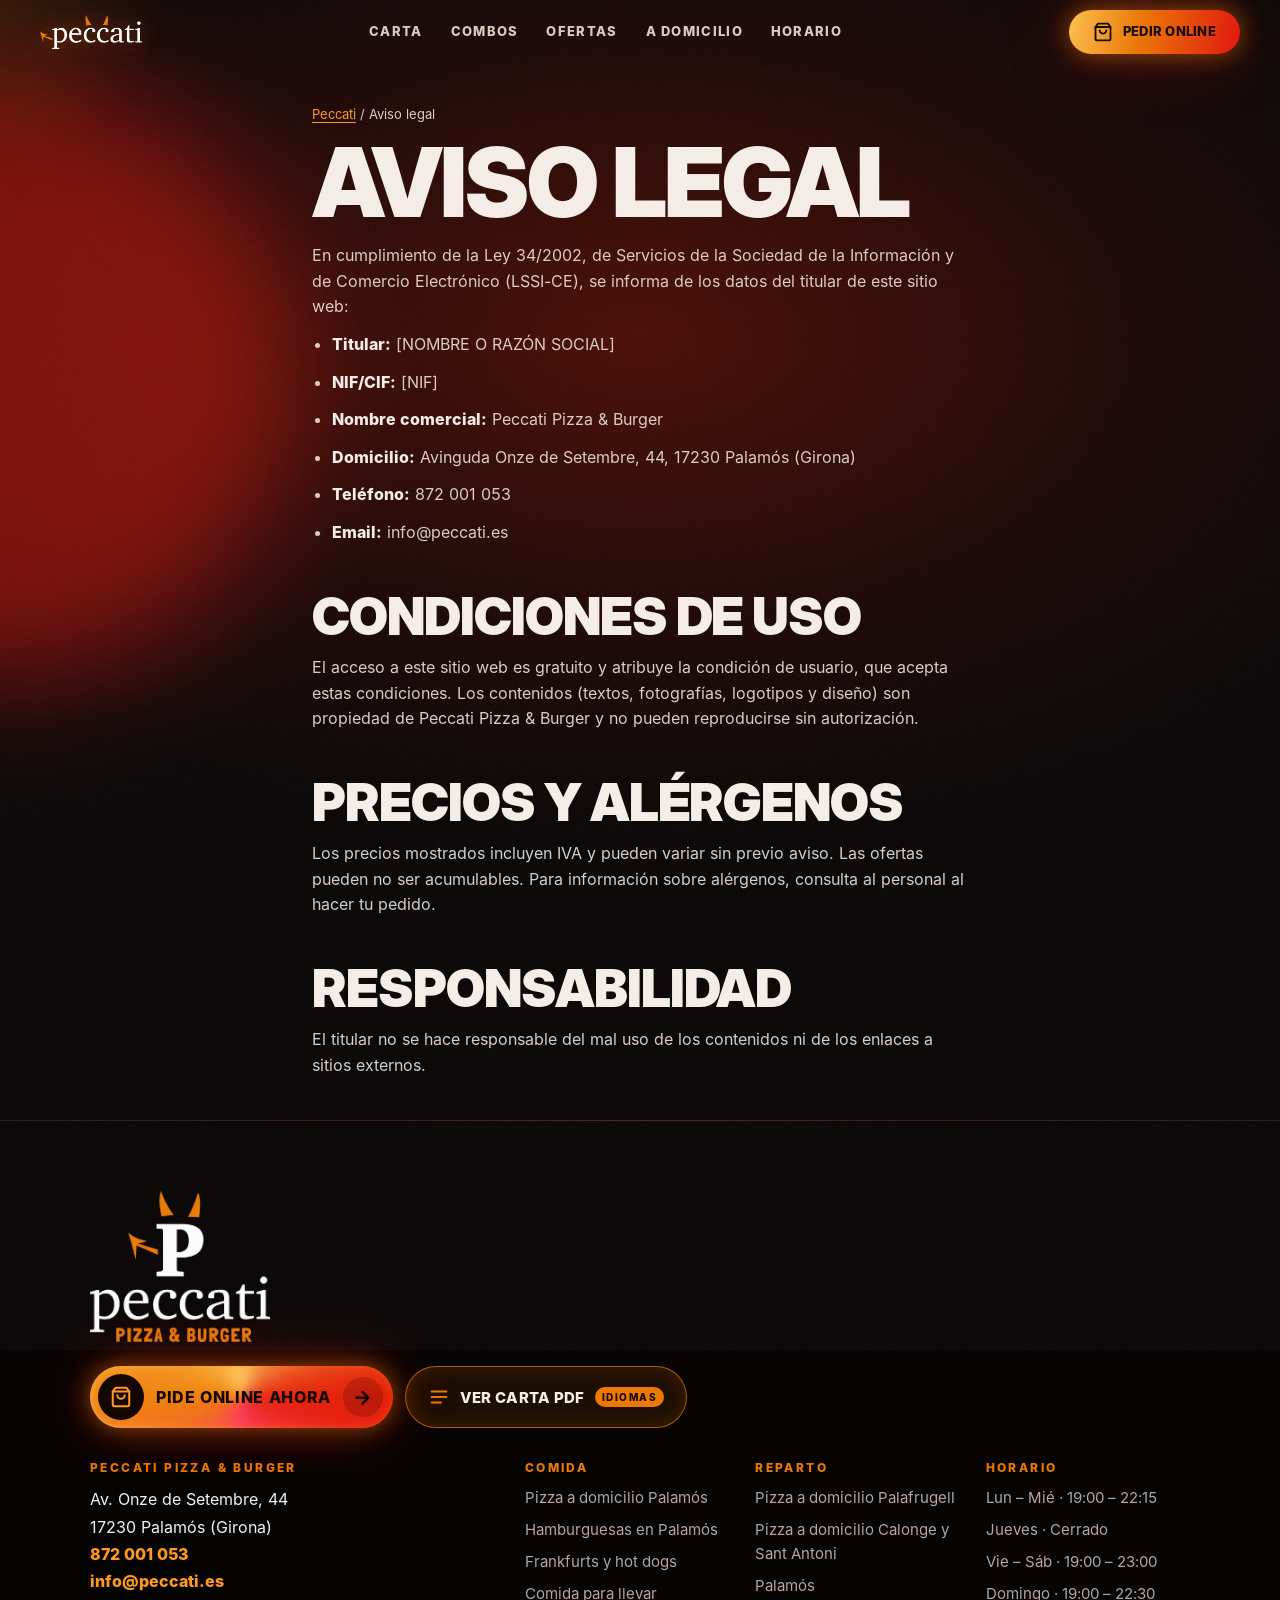
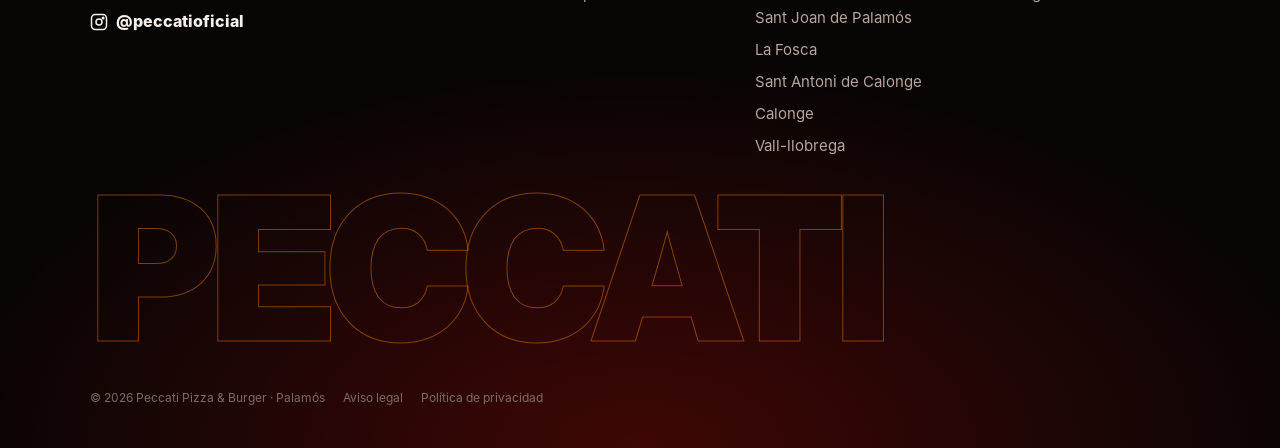
==== aviso-legal/index.html @ 38a935e3 "Add files via upload" ====
<!DOCTYPE html>
<html lang="es">
<head>
<meta charset="utf-8">
<meta name="viewport" content="width=device-width,initial-scale=1,viewport-fit=cover">
<title>Aviso legal · Peccati Pizza &amp; Burger Palamós</title>
<meta name="description" content="Peccati Pizza &amp; Burger Palamós">

<link rel="canonical" href="https://www.peccati.es/aviso-legal/">
<meta name="robots" content="noindex,follow">
<meta name="theme-color" content="#070404">
<meta name="format-detection" content="telephone=yes">
<meta name="geo.region" content="ES-CT">
<meta name="geo.placename" content="Palamós">
<meta property="og:type" content="restaurant">
<meta property="og:locale" content="es_ES">
<meta property="og:site_name" content="Peccati Pizza & Burger">
<meta property="og:title" content="Aviso legal · Peccati Pizza &amp; Burger Palamós">
<meta property="og:description" content="Peccati Pizza &amp; Burger Palamós">
<meta property="og:url" content="https://www.peccati.es/aviso-legal/">
<meta property="og:image" content="https://www.peccati.es/img/brand/og-peccati.jpg">
<meta property="og:image:width" content="1200"><meta property="og:image:height" content="630">
<meta name="twitter:card" content="summary_large_image">
<link rel="icon" href="/favicon.ico" sizes="any">
<link rel="icon" type="image/png" sizes="32x32" href="/img/brand/favicon-32x32.png">
<link rel="icon" type="image/png" sizes="192x192" href="/img/brand/android-icon-192x192.png">
<link rel="apple-touch-icon" sizes="180x180" href="/img/brand/apple-icon-180x180.png">
<link rel="manifest" href="/manifest.webmanifest">
<link rel="preload" href="/assets/fonts/display-black.woff" as="font" type="font/woff" crossorigin>

<link rel="stylesheet" href="/assets/css/style.css?v=4">

</head>
<body>
<div class="progress" aria-hidden="true"></div>
<div class="cursor" aria-hidden="true"></div>
<header class="nav">
  <a class="nav__logo" href="/" aria-label="Peccati Pizza & Burger – inicio"><img src="/img/brand/logo-h.webp" alt="Peccati Pizza & Burger Palamós" width="800" height="266"></a>
  <nav class="nav__links" aria-label="Principal"><a href="/#carta">Carta</a><a href="/#combos">Combos</a><a href="/#ofertas">Ofertas</a><a href="/#domicilio">A domicilio</a><a href="/#contacto">Horario</a></nav>
  <a class="btn btn--fire nav__call" href="https://peccati-pizza-burger.kivly.store/menu/6a0c73a825fbab1417b7fc30?tab=carta" target="_blank" rel="noopener"><svg viewBox="0 0 24 24" fill="none" stroke="currentColor" stroke-width="2.2" stroke-linecap="round" stroke-linejoin="round" aria-hidden="true"><path d="M6 2 3 6v14a2 2 0 0 0 2 2h14a2 2 0 0 0 2-2V6l-3-4z"/><path d="M3 6h18"/><path d="M16 10a4 4 0 0 1-8 0"/></svg> Pedir online</a>
  <a class="nav__order" href="https://peccati-pizza-burger.kivly.store/menu/6a0c73a825fbab1417b7fc30?tab=carta" target="_blank" rel="noopener"><svg viewBox="0 0 24 24" fill="none" stroke="currentColor" stroke-width="2.2" stroke-linecap="round" stroke-linejoin="round" aria-hidden="true"><path d="M6 2 3 6v14a2 2 0 0 0 2 2h14a2 2 0 0 0 2-2V6l-3-4z"/><path d="M3 6h18"/><path d="M16 10a4 4 0 0 1-8 0"/></svg><span>Pedir</span></a>
  <button class="burger" aria-label="Abrir menú" aria-expanded="false" aria-controls="ov"><span></span></button>
</header>
<div class="overlay" id="ov"><a href="/#pizzas">Pizzas</a><a href="/#burgers">Burgers</a><a href="/#combos">Combos</a><a href="/#hots">Peccahots</a><a href="/#ofertas">Ofertas</a><a href="/#contacto">Horario</a><div class="ov-btns"><a class="btn btn--order " href="https://peccati-pizza-burger.kivly.store/menu/6a0c73a825fbab1417b7fc30?tab=carta" target="_blank" rel="noopener"><span class="btn--order__ico"><svg viewBox="0 0 24 24" fill="none" stroke="currentColor" stroke-width="2.2" stroke-linecap="round" stroke-linejoin="round" aria-hidden="true"><path d="M6 2 3 6v14a2 2 0 0 0 2 2h14a2 2 0 0 0 2-2V6l-3-4z"/><path d="M3 6h18"/><path d="M16 10a4 4 0 0 1-8 0"/></svg></span><span>Pedir online ahora</span><span class="btn--order__arrow" aria-hidden="true">→</span></a><a class="btn btn--carta" href="https://drive.google.com/file/d/1n6Ww4b-7GrnmwLQu4vZTfCbUaYb_5g_R/view?usp=sharing" target="_blank" rel="noopener"><svg viewBox="0 0 24 24" fill="none" stroke="currentColor" stroke-width="2.2" stroke-linecap="round" aria-hidden="true"><path d="M4 6h16M4 12h16M4 18h10"/></svg><span>Carta</span><small>Idiomas</small></a></div><small>Av. Onze de Setembre, 44 · Palamós · Tel. 872 001 053</small></div>
<main><section class="lhero"><div class="hero__bg"></div><span class="blob blob--1"></span><div class="wrap prose"><p class="crumbs"><a href="/">Peccati</a> / Aviso legal</p><h1 class="h2">Aviso legal</h1>
<p>En cumplimiento de la Ley 34/2002, de Servicios de la Sociedad de la Información y de Comercio Electrónico (LSSI-CE), se informa de los datos del titular de este sitio web:</p>
<ul><li><strong>Titular:</strong> [NOMBRE O RAZÓN SOCIAL]</li><li><strong>NIF/CIF:</strong> [NIF]</li><li><strong>Nombre comercial:</strong> Peccati Pizza &amp; Burger</li><li><strong>Domicilio:</strong> Avinguda Onze de Setembre, 44, 17230 Palamós (Girona)</li><li><strong>Teléfono:</strong> 872 001 053</li><li><strong>Email:</strong> info@peccati.es</li></ul>
<h2>Condiciones de uso</h2><p>El acceso a este sitio web es gratuito y atribuye la condición de usuario, que acepta estas condiciones. Los contenidos (textos, fotografías, logotipos y diseño) son propiedad de Peccati Pizza &amp; Burger y no pueden reproducirse sin autorización.</p>
<h2>Precios y alérgenos</h2><p>Los precios mostrados incluyen IVA y pueden variar sin previo aviso. Las ofertas pueden no ser acumulables. Para información sobre alérgenos, consulta al personal al hacer tu pedido.</p>
<h2>Responsabilidad</h2><p>El titular no se hace responsable del mal uso de los contenidos ni de los enlaces a sitios externos.</p></div></section></main><footer class="foot">
 <div class="wrap">
  <img class="foot__logo" src="/img/brand/logo-stack.webp" alt="Logo Peccati Pizza & Burger" width="800" height="671" loading="lazy">
  <div class="ov-btns" style="margin-bottom:34px"><a class="btn btn--order " href="https://peccati-pizza-burger.kivly.store/menu/6a0c73a825fbab1417b7fc30?tab=carta" target="_blank" rel="noopener"><span class="btn--order__ico"><svg viewBox="0 0 24 24" fill="none" stroke="currentColor" stroke-width="2.2" stroke-linecap="round" stroke-linejoin="round" aria-hidden="true"><path d="M6 2 3 6v14a2 2 0 0 0 2 2h14a2 2 0 0 0 2-2V6l-3-4z"/><path d="M3 6h18"/><path d="M16 10a4 4 0 0 1-8 0"/></svg></span><span>Pide online ahora</span><span class="btn--order__arrow" aria-hidden="true">→</span></a><a class="btn btn--carta" href="https://drive.google.com/file/d/1n6Ww4b-7GrnmwLQu4vZTfCbUaYb_5g_R/view?usp=sharing" target="_blank" rel="noopener"><svg viewBox="0 0 24 24" fill="none" stroke="currentColor" stroke-width="2.2" stroke-linecap="round" aria-hidden="true"><path d="M4 6h16M4 12h16M4 18h10"/></svg><span>Ver carta PDF</span><small>Idiomas</small></a></div>
  <div class="foot__cols">
   <div><h4>Peccati Pizza & Burger</h4>
    <address class="addr">Av. Onze de Setembre, 44<br>17230 Palamós (Girona)<br><a href="tel:+34872001053">872 001 053</a><br><a href="mailto:info@peccati.es">info@peccati.es</a></address>
    <p style="margin-top:14px"><a class="social" href="https://www.instagram.com/peccatioficial/" target="_blank" rel="noopener"><svg viewBox="0 0 24 24" width="18" height="18" fill="none" stroke="currentColor" stroke-width="2" aria-hidden="true"><rect x="2" y="2" width="20" height="20" rx="5"/><circle cx="12" cy="12" r="4"/><circle cx="17.5" cy="6.5" r="1" fill="currentColor"/></svg> @peccatioficial</a></p></div>
   <div><h4>Comida</h4><ul>
    <li><a href="/pizza-a-domicilio-palamos/">Pizza a domicilio Palamós</a></li>
    <li><a href="/hamburguesas-palamos/">Hamburguesas en Palamós</a></li>
    <li><a href="/frankfurts-hot-dogs-palamos/">Frankfurts y hot dogs</a></li>
    <li><a href="/comida-para-llevar-palamos/">Comida para llevar</a></li></ul></div>
   <div><h4>Reparto</h4><ul>
    <li><a href="/pizza-a-domicilio-palafrugell/">Pizza a domicilio Palafrugell</a></li>
    <li><a href="/pizza-a-domicilio-calonge-sant-antoni/">Pizza a domicilio Calonge y Sant Antoni</a></li>
    <li>Palamós</li><li>Sant Joan de Palamós</li><li>La Fosca</li><li>Sant Antoni de Calonge</li><li>Calonge</li><li>Vall-llobrega</li></ul></div>
   <div><h4>Horario</h4><ul><li>Lun – Mié · 19:00 – 22:15</li><li>Jueves · Cerrado</li><li>Vie – Sáb · 19:00 – 23:00</li><li>Domingo · 19:00 – 22:30</li></ul></div>
  </div>
  <div class="foot__big" aria-hidden="true">peccati</div>
  <div class="foot__legal"><span>© <span data-year>2026</span> Peccati Pizza & Burger · Palamós</span><a href="/aviso-legal/">Aviso legal</a><a href="/politica-de-privacidad/">Política de privacidad</a></div>
 </div>
</footer><nav class="bar" aria-label="Acciones rápidas">
  <a href="tel:+34872001053"><svg viewBox="0 0 24 24" fill="none" stroke="currentColor" stroke-width="2.2" stroke-linecap="round" stroke-linejoin="round" aria-hidden="true"><path d="M22 16.9v3a2 2 0 0 1-2.2 2 19.8 19.8 0 0 1-8.6-3.1 19.5 19.5 0 0 1-6-6A19.8 19.8 0 0 1 2.1 4.2 2 2 0 0 1 4.1 2h3a2 2 0 0 1 2 1.7c.1.9.4 1.8.7 2.7a2 2 0 0 1-.5 2.1L8 9.8a16 16 0 0 0 6 6l1.3-1.3a2 2 0 0 1 2.1-.4c.9.3 1.8.6 2.7.7a2 2 0 0 1 1.7 2z"/></svg>Llamar</a>
  <a class="main" href="https://peccati-pizza-burger.kivly.store/menu/6a0c73a825fbab1417b7fc30?tab=carta" target="_blank" rel="noopener"><svg viewBox="0 0 24 24" fill="none" stroke="currentColor" stroke-width="2.2" stroke-linecap="round" stroke-linejoin="round" aria-hidden="true"><path d="M6 2 3 6v14a2 2 0 0 0 2 2h14a2 2 0 0 0 2-2V6l-3-4z"/><path d="M3 6h18"/><path d="M16 10a4 4 0 0 1-8 0"/></svg>Pedir online</a>
  <a href="/#carta"><svg viewBox="0 0 24 24" fill="none" stroke="currentColor" stroke-width="2.2" stroke-linecap="round" aria-hidden="true"><path d="M4 6h16M4 12h16M4 18h10"/></svg>Carta</a>
</nav>
<script src="/assets/js/main.js?v=3" defer></script>
</body>
</html>
---- assets/css/style.css ----
/* ==========================================================
   PECCATI · Pizza & Burger · Palamós
   Mobile-first · Futuristic neon · v1
   ========================================================== */
@font-face{font-family:"PD";src:url(../fonts/display-black.woff) format("woff");font-weight:900;font-display:swap}
@font-face{font-family:"PI";src:url(../fonts/inter-400.woff) format("woff");font-weight:400;font-display:swap}
@font-face{font-family:"PI";src:url(../fonts/inter-600.woff) format("woff");font-weight:600;font-display:swap}
@font-face{font-family:"PI";src:url(../fonts/inter-800.woff) format("woff");font-weight:800;font-display:swap}

:root{
  --bg:#070404;--bg2:#120808;--card:#160b0a;--line:rgba(255,255,255,.09);
  --tx:#f7efe9;--mut:#b9a59c;--or:#ED7902;--or2:#ff9a1f;--red:#e3120b;--hot:#ff3d00;
  --glow:0 0 24px rgba(237,121,2,.55),0 0 64px rgba(227,18,11,.35);
  --r:22px;--pad:clamp(18px,5vw,40px);--max:1180px;
  --fd:"PD","Arial Black",Impact,system-ui,sans-serif;--fb:"PI",system-ui,-apple-system,"Segoe UI",Roboto,sans-serif;
  --nav:64px;--bar:70px
}
*,*::before,*::after{box-sizing:border-box;margin:0;padding:0}
html{overflow-x:clip;scroll-behavior:smooth;-webkit-text-size-adjust:100%;scroll-padding-top:calc(var(--nav) + 56px)}
body{background:var(--bg);color:var(--tx);font:400 16px/1.6 var(--fb);overflow-x:hidden;padding-bottom:var(--bar);-webkit-font-smoothing:antialiased}
img{max-width:100%;display:block;height:auto}
a{color:inherit;text-decoration:none}
button{font:inherit;color:inherit;background:none;border:0;cursor:pointer}
:focus-visible{outline:2px solid var(--or);outline-offset:3px;border-radius:6px}
.sr{position:absolute!important;width:1px;height:1px;overflow:hidden;clip:rect(0 0 0 0);white-space:nowrap}
.wrap{width:100%;max-width:var(--max);margin:0 auto;padding:0 var(--pad)}
::selection{background:var(--or);color:#000}

/* grain + vignette */
body::before{content:"";position:fixed;inset:-50%;z-index:100;pointer-events:none;opacity:.07;
  background-image:url("data:image/svg+xml,%3Csvg xmlns='http://www.w3.org/2000/svg' width='160' height='160'%3E%3Cfilter id='n'%3E%3CfeTurbulence type='fractalNoise' baseFrequency='.85' numOctaves='3' stitchTiles='stitch'/%3E%3C/filter%3E%3Crect width='100%25' height='100%25' filter='url(%23n)'/%3E%3C/svg%3E");
  animation:grain 1.2s steps(6) infinite}
@keyframes grain{0%{transform:translate(0,0)}20%{transform:translate(-3%,2%)}40%{transform:translate(2%,-3%)}60%{transform:translate(-2%,-1%)}80%{transform:translate(3%,3%)}100%{transform:translate(0,0)}}

/* scroll progress */
.progress{position:fixed;top:0;left:0;height:3px;width:100%;z-index:60;transform-origin:0 50%;transform:scaleX(0);background:linear-gradient(90deg,var(--red),var(--or),#ffd36b);box-shadow:var(--glow)}

/* ---------- NAV ---------- */
.nav{position:fixed;inset:0 0 auto;height:var(--nav);z-index:50;display:flex;align-items:center;justify-content:space-between;padding:0 var(--pad);
  transition:background .4s,backdrop-filter .4s,border-color .4s;border-bottom:1px solid transparent}
.nav.scrolled{background:rgba(7,4,4,.72);backdrop-filter:blur(16px) saturate(1.4);-webkit-backdrop-filter:blur(16px) saturate(1.4);border-color:var(--line)}
.nav__logo img{height:34px;width:auto;filter:drop-shadow(0 0 10px rgba(237,121,2,.35))}
.nav__links{display:none}
.nav .nav__call{display:none}
.burger{width:46px;height:46px;border-radius:50%;display:grid;place-items:center;border:1px solid var(--line);background:rgba(255,255,255,.04)}
.burger span{display:block;width:18px;height:2px;background:var(--tx);position:relative;transition:.35s}
.burger span::before,.burger span::after{content:"";position:absolute;left:0;width:18px;height:2px;background:var(--tx);transition:.35s}
.burger span::before{top:-6px}.burger span::after{top:6px}
.menu-open .burger span{background:transparent}
.menu-open .burger span::before{top:0;transform:rotate(45deg)}
.menu-open .burger span::after{top:0;transform:rotate(-45deg)}

.overlay{position:fixed;inset:0;z-index:45;background:radial-gradient(120% 80% at 80% 0%,#3a0a04 0%,#0b0505 55%);display:flex;flex-direction:column;justify-content:center;padding:var(--pad);
  clip-path:circle(0% at calc(100% - 45px) 32px);transition:clip-path .7s cubic-bezier(.77,0,.18,1);visibility:hidden}
.menu-open .overlay{clip-path:circle(150% at calc(100% - 45px) 32px);visibility:visible}
.overlay a{font:900 clamp(38px,11vw,72px)/1.05 var(--fd);text-transform:uppercase;letter-spacing:-.02em;display:block;padding:6px 0;opacity:0;transform:translateY(30px);transition:.5s}
.overlay a:hover{color:var(--or);text-shadow:var(--glow)}
.menu-open .overlay a{opacity:1;transform:none}
.overlay a:nth-child(2){transition-delay:.06s}.overlay a:nth-child(3){transition-delay:.12s}.overlay a:nth-child(4){transition-delay:.18s}.overlay a:nth-child(5){transition-delay:.24s}.overlay a:nth-child(6){transition-delay:.3s}
.overlay>small{margin-top:28px;color:var(--mut);font-size:14px}
.menu-open{overflow:hidden}

/* ---------- HERO ---------- */
.hero{position:relative;min-height:100svh;display:flex;flex-direction:column;justify-content:flex-end;padding:calc(var(--nav) + 10px) 0 34px;overflow:hidden;isolation:isolate}
.hero__bg{position:absolute;inset:0;z-index:-2;background:radial-gradient(90% 60% at 50% 30%,#4b0d03 0%,#1a0605 45%,var(--bg) 75%)}
.blob{position:absolute;border-radius:50%;filter:blur(60px);opacity:.75;mix-blend-mode:screen;animation:blob 14s ease-in-out infinite alternate;z-index:-1}
.blob--1{width:70vw;height:70vw;max-width:620px;max-height:620px;background:var(--red);top:6%;left:-25%}
.blob--2{width:60vw;height:60vw;max-width:520px;max-height:520px;background:var(--or);top:22%;right:-25%;animation-delay:-5s}
.blob--3{width:40vw;height:40vw;max-width:360px;max-height:360px;background:#ff2a6d;bottom:10%;left:30%;opacity:.35;animation-delay:-9s}
@keyframes blob{0%{transform:translate(0,0) scale(1)}50%{transform:translate(8%,-6%) scale(1.15)}100%{transform:translate(-6%,8%) scale(.92)}}
#embers{position:absolute;inset:0;z-index:-1;width:100%;height:100%;pointer-events:none}
.hero__grid{position:absolute;inset:auto 0 0;height:45%;z-index:-1;opacity:.35;pointer-events:none;
  background:linear-gradient(transparent 0 calc(100% - 1px),rgba(237,121,2,.6) 0) 0 0/100% 38px,linear-gradient(90deg,transparent 0 calc(100% - 1px),rgba(237,121,2,.6) 0) 0 0/38px 100%;
  transform:perspective(420px) rotateX(62deg);transform-origin:50% 100%;-webkit-mask-image:linear-gradient(transparent,#000 70%);mask-image:linear-gradient(transparent,#000 70%);animation:gridmove 2.4s linear infinite}
@keyframes gridmove{to{background-position:0 38px,0 0}}

.hero__visual{position:absolute;top:calc(var(--nav) + 6px);left:50%;width:min(88vw,520px);transform:translateX(-50%);z-index:-1;aspect-ratio:4/5}
.hero__visual img{width:100%;height:100%;object-fit:cover;border-radius:36px;-webkit-mask-image:radial-gradient(closest-side at 50% 48%,#000 58%,transparent 100%);mask-image:radial-gradient(closest-side at 50% 48%,#000 58%,transparent 100%);animation:float 6s ease-in-out infinite;will-change:transform}
@keyframes float{0%,100%{transform:translateY(0) rotate(-1deg)}50%{transform:translateY(-14px) rotate(1.2deg)}}
.hero__ring{position:absolute;inset:6% 2%;border-radius:50%;border:1px solid rgba(237,121,2,.45);box-shadow:inset 0 0 60px rgba(237,121,2,.18),var(--glow);animation:spin 22s linear infinite}
.hero__ring::before{content:"";position:absolute;top:-5px;left:50%;width:10px;height:10px;border-radius:50%;background:var(--or2);box-shadow:var(--glow)}
@keyframes spin{to{transform:rotate(360deg)}}

.hero__content{position:relative}
.status{display:inline-flex;align-items:center;gap:8px;font:600 12px/1 var(--fb);letter-spacing:.08em;text-transform:uppercase;padding:9px 14px;border-radius:99px;background:rgba(0,0,0,.45);border:1px solid var(--line);backdrop-filter:blur(8px);margin-bottom:16px}
.status i{width:8px;height:8px;border-radius:50%;background:#7a7a7a}
.status.open i{background:#2bff88;box-shadow:0 0 12px #2bff88;animation:pulse 1.6s infinite}
@keyframes pulse{50%{opacity:.3}}
.h1{font:900 clamp(44px,13.4vw,128px)/.86 var(--fd);text-transform:uppercase;letter-spacing:-.035em}
.h1 .l{display:block;overflow:hidden;padding-top:.12em;margin-top:-.12em}
.h1 .l>span{display:inline-block;transform:translateY(105%);animation:rise 1s cubic-bezier(.2,.8,.2,1) forwards}
.h1 .l:nth-child(2)>span{animation-delay:.12s}.h1 .l:nth-child(3)>span{animation-delay:.24s}
@keyframes rise{to{transform:none}}
.grad{background:linear-gradient(100deg,#ffd36b 0%,var(--or) 35%,var(--red) 70%,#ff2a6d 100%);background-size:200% 100%;-webkit-background-clip:text;background-clip:text;color:transparent;animation:shine 5s linear infinite}
@keyframes shine{to{background-position:-200% 0}}
.outline{color:transparent;-webkit-text-stroke:1.5px var(--tx)}
.glitch{position:relative;display:inline-block}
.glitch::before,.glitch::after{content:attr(data-t);position:absolute;inset:0;pointer-events:none}
.glitch::before{color:#00f0ff;mix-blend-mode:screen;animation:gl1 3.2s infinite steps(1)}
.glitch::after{color:var(--red);mix-blend-mode:screen;animation:gl2 3.2s infinite steps(1)}
@keyframes gl1{0%,88%,100%{clip-path:inset(100% 0 0);transform:none}90%{clip-path:inset(10% 0 60%);transform:translate(-4px,1px)}93%{clip-path:inset(55% 0 20%);transform:translate(4px,-2px)}96%{clip-path:inset(30% 0 40%);transform:translate(-2px,0)}}
@keyframes gl2{0%,88%,100%{clip-path:inset(100% 0 0);transform:none}91%{clip-path:inset(60% 0 10%);transform:translate(4px,0)}94%{clip-path:inset(15% 0 65%);transform:translate(-4px,2px)}97%{clip-path:inset(40% 0 35%);transform:translate(3px,-1px)}}
.hero__sub{margin:16px 0 22px;color:#e9d9cf;font-size:clamp(15px,4vw,19px);max-width:34em}
.hero__sub b{color:var(--or2);font-weight:800}
.ctas{display:flex;flex-wrap:wrap;gap:12px}

/* buttons */
.btn{--b:var(--or);position:relative;display:inline-flex;align-items:center;justify-content:center;gap:10px;min-height:54px;padding:0 24px;border-radius:99px;font:800 15px/1 var(--fb);letter-spacing:.02em;text-transform:uppercase;overflow:hidden;transition:transform .25s,box-shadow .25s;isolation:isolate;-webkit-tap-highlight-color:transparent}
.btn:active{transform:scale(.96)}
.btn--fire{color:#140600;background:linear-gradient(100deg,#ffc04d,var(--or) 40%,var(--red));box-shadow:var(--glow)}
.btn--fire::after{content:"";position:absolute;inset:0;z-index:-1;background:linear-gradient(120deg,transparent 30%,rgba(255,255,255,.55) 50%,transparent 70%);transform:translateX(-120%);animation:sweep 3s ease-in-out infinite}
@keyframes sweep{60%,100%{transform:translateX(120%)}}
.btn--ghost{border:1px solid rgba(255,255,255,.22);background:rgba(255,255,255,.05);backdrop-filter:blur(8px)}
.btn svg{width:20px;height:20px;flex:none}
.btn--full{width:100%}

/* scroll cue */
.cue{margin-top:26px;display:flex;align-items:center;gap:10px;color:var(--mut);font-size:12px;letter-spacing:.2em;text-transform:uppercase}
.cue i{width:22px;height:36px;border-radius:12px;border:1.5px solid var(--mut);position:relative}
.cue i::after{content:"";position:absolute;left:50%;top:7px;width:4px;height:8px;margin-left:-2px;border-radius:2px;background:var(--or);animation:cue 1.6s infinite}
@keyframes cue{to{transform:translateY(12px);opacity:0}}

/* ---------- MARQUEE ---------- */
.marquee{position:relative;overflow:hidden;padding:16px 0;background:linear-gradient(90deg,var(--red),var(--or));transform:rotate(-2.2deg) scale(1.05);margin:14px 0 6px;box-shadow:0 0 50px rgba(227,18,11,.5)}
.marquee--alt{background:#0f0707;transform:rotate(1.6deg) scale(1.05);border-block:1px solid rgba(237,121,2,.35);box-shadow:none;margin-top:-28px}
.marquee__track{display:flex;width:max-content;animation:mq 26s linear infinite}
.marquee--alt .marquee__track{animation-direction:reverse;animation-duration:32s}
.marquee span{font:900 clamp(22px,6vw,40px)/1 var(--fd);text-transform:uppercase;letter-spacing:-.01em;white-space:nowrap;padding-right:28px;color:#150300}
.marquee--alt span{color:transparent;-webkit-text-stroke:1px var(--or)}
.marquee span em{font-style:normal;padding-left:28px}
@keyframes mq{to{transform:translateX(-50%)}}

/* ---------- SECTIONS ---------- */
section{position:relative}
.sec{padding:clamp(70px,14vw,140px) 0}
.kicker{display:inline-flex;align-items:center;gap:10px;font:800 12px/1 var(--fb);letter-spacing:.24em;text-transform:uppercase;color:var(--or)}
.kicker::before{content:"";width:26px;height:2px;background:currentColor;box-shadow:var(--glow)}
.h2{font:900 clamp(38px,11vw,96px)/.9 var(--fd);text-transform:uppercase;letter-spacing:-.03em;margin:14px 0 18px}
.lead{color:var(--mut);font-size:clamp(15px,4vw,18px);max-width:40em}
.lead strong{color:var(--tx)}

/* reveal */
.rv{opacity:0;transform:translateY(40px);transition:opacity .9s cubic-bezier(.2,.8,.2,1),transform .9s cubic-bezier(.2,.8,.2,1)}
.rv.in{opacity:1;transform:none}
.rv.d1{transition-delay:.08s}.rv.d2{transition-delay:.16s}.rv.d3{transition-delay:.24s}

/* ---------- TODAY / WEEK ---------- */
.week{display:flex;gap:14px;overflow-x:auto;scroll-snap-type:x mandatory;padding:26px var(--pad) 18px;margin:0 calc(var(--pad) * -1);scrollbar-width:none}
.week::-webkit-scrollbar{display:none}
.day{flex:0 0 72%;max-width:300px;scroll-snap-align:center;position:relative;border-radius:var(--r);overflow:hidden;background:var(--card);border:1px solid var(--line);transition:transform .4s,box-shadow .4s}
.day img{aspect-ratio:9/16;object-fit:cover;width:100%}
.day__tag{position:absolute;top:12px;left:12px;font:800 11px/1 var(--fb);letter-spacing:.15em;text-transform:uppercase;padding:8px 12px;border-radius:99px;background:rgba(0,0,0,.6);backdrop-filter:blur(6px)}
.day__info{position:absolute;inset:auto 0 0;padding:44px 16px 16px;background:linear-gradient(transparent,rgba(0,0,0,.92))}
.day__info b{display:block;font:900 22px/1 var(--fd);text-transform:uppercase}
.day__info span{font-size:13px;color:#e5d6cc}
.day.today{box-shadow:0 0 0 2px var(--or),var(--glow);transform:translateY(-6px)}
.day.today .day__tag{background:var(--or);color:#140600}
.today-box{margin-top:18px;display:flex;gap:14px;align-items:center;padding:16px 18px;border-radius:var(--r);background:linear-gradient(120deg,rgba(237,121,2,.18),rgba(227,18,11,.08));border:1px solid rgba(237,121,2,.4)}
.today-box .ico{font-size:30px}
.today-box p{font-size:15px}
.today-box strong{color:var(--or2)}

/* ---------- CARTA ---------- */
.tabs{position:sticky;top:var(--nav);z-index:20;display:flex;gap:8px;overflow-x:auto;padding:12px var(--pad);margin:24px calc(var(--pad) * -1) 8px;background:rgba(7,4,4,.82);backdrop-filter:blur(14px);-webkit-backdrop-filter:blur(14px);scrollbar-width:none;border-bottom:1px solid var(--line)}
.tabs::-webkit-scrollbar{display:none}
.tab{flex:none;padding:11px 18px;border-radius:99px;border:1px solid var(--line);font:800 13px/1 var(--fb);letter-spacing:.06em;text-transform:uppercase;color:var(--mut);transition:.3s;white-space:nowrap}
.tab.on{background:var(--or);border-color:var(--or);color:#140600;box-shadow:var(--glow)}
.cat{padding-top:34px}
.cat__head{display:flex;align-items:end;justify-content:space-between;gap:12px;margin-bottom:20px}
.h3{font:900 clamp(32px,9vw,64px)/.95 var(--fd);text-transform:uppercase;letter-spacing:-.025em}
.cat__head p{color:var(--mut);font-size:13px;max-width:18em;text-align:right}
.note{font-size:13px;color:var(--mut);margin:-6px 0 18px}
.note b{color:var(--or2)}

/* pizzas */
.pz{display:grid;grid-template-columns:1fr 1fr;gap:26px 14px}
.pz__item{text-align:center}
.pz__img{position:relative;aspect-ratio:1;margin:0 auto 12px;width:92%}
.pz__img::before{content:"";position:absolute;inset:-6%;border-radius:50%;background:radial-gradient(closest-side,rgba(237,121,2,.35),transparent);filter:blur(10px);opacity:.7;transition:.5s}
.pz__img img{position:relative;width:100%;border-radius:50%;transform:rotate(var(--rot,0deg));transition:transform .2s linear}
.pz__item h4,.it h4{font:900 20px/1 var(--fd);text-transform:uppercase;letter-spacing:-.01em;margin-bottom:6px}
.pz__item p,.it p{font-size:13px;color:var(--mut);line-height:1.45}
.chip{display:inline-block;font:800 10px/1 var(--fb);letter-spacing:.12em;text-transform:uppercase;padding:5px 8px;border-radius:99px;background:rgba(227,18,11,.2);color:#ff7b5c;margin-left:4px;vertical-align:middle}
.chip--v{background:rgba(43,255,136,.14);color:#62ffa6}

/* cards (burgers, etc.) */
.cards{display:grid;grid-template-columns:1fr;gap:16px}
.it{position:relative;display:flex;gap:14px;align-items:center;padding:12px;border-radius:var(--r);background:linear-gradient(160deg,#1c0d0b,#100707);border:1px solid var(--line);overflow:hidden;transform-style:preserve-3d;transition:border-color .3s,transform .3s}
.it::after{content:"";position:absolute;inset:0;border-radius:inherit;pointer-events:none;background:radial-gradient(300px circle at var(--mx,50%) var(--my,50%),rgba(237,121,2,.18),transparent 60%);opacity:0;transition:opacity .3s}
.it:hover{border-color:rgba(237,121,2,.45)}.it:hover::after{opacity:1}
.it__img{flex:none;width:112px;aspect-ratio:4/5;border-radius:16px;overflow:hidden;background:#2a0b06}
.it__img img{width:100%;height:100%;object-fit:cover;transition:transform .6s}
.it:hover .it__img img{transform:scale(1.08)}
.it__body{flex:1;min-width:0}
.price{display:flex;flex-wrap:wrap;gap:6px;margin-top:9px}
.price span{font:800 12px/1 var(--fb);padding:7px 10px;border-radius:99px;background:rgba(255,255,255,.06);border:1px solid var(--line)}
.price span b{color:var(--or2)}
.cards--sq .it__img{aspect-ratio:1}
.menu-promo{margin-top:18px;padding:18px;border-radius:var(--r);border:1px dashed rgba(237,121,2,.5);background:rgba(237,121,2,.06);font-size:14px}
.menu-promo b{color:var(--or2)}

/* ---------- STATS ---------- */
.stats{display:grid;grid-template-columns:1fr 1fr;gap:12px;margin-top:30px}
.stat{padding:22px 16px;border-radius:var(--r);background:var(--card);border:1px solid var(--line);position:relative;overflow:hidden}
.stat::before{content:"";position:absolute;inset:auto -30% -60% auto;width:120px;height:120px;border-radius:50%;background:var(--or);filter:blur(50px);opacity:.35}
.stat b{display:block;font:900 clamp(34px,10vw,58px)/1 var(--fd);letter-spacing:-.03em}
.stat span{font-size:13px;color:var(--mut)}
.stat--wide{grid-column:1/-1}
.feat{display:grid;gap:12px;margin-top:14px}
.feat li{list-style:none;display:flex;gap:14px;align-items:flex-start;padding:16px;border-radius:18px;background:rgba(255,255,255,.03);border:1px solid var(--line)}
.feat li i{flex:none;width:40px;height:40px;border-radius:12px;display:grid;place-items:center;background:linear-gradient(135deg,var(--or),var(--red));font-style:normal;font-size:20px;box-shadow:var(--glow)}
.feat li b{display:block;font-weight:800}
.feat li span{font-size:14px;color:var(--mut)}

/* ---------- PECCACOINS ---------- */
.coins{border-radius:32px;padding:30px 22px;background:radial-gradient(120% 90% at 100% 0%,rgba(237,121,2,.35),transparent 55%),linear-gradient(160deg,#1d0b07,#0c0505);border:1px solid rgba(237,121,2,.35);overflow:hidden;position:relative}
.coins__card{margin:26px auto 0;width:min(320px,86%);aspect-ratio:1.586;border-radius:18px;padding:18px;position:relative;background:linear-gradient(135deg,#1a1a1a,#050505);border:1px solid rgba(255,255,255,.18);box-shadow:0 30px 60px rgba(0,0,0,.6),var(--glow);transform:perspective(800px) rotateX(14deg) rotateY(-16deg);animation:cardfloat 6s ease-in-out infinite;overflow:hidden}
.coins__card::after{content:"";position:absolute;inset:0;background:linear-gradient(115deg,transparent 35%,rgba(255,255,255,.25) 48%,transparent 60%);animation:sweep 4s ease-in-out infinite}
.coins__card img{height:30px;width:auto}
.coins__card small{position:absolute;left:18px;bottom:16px;font:600 11px/1.4 var(--fb);color:#aaa;letter-spacing:.12em}
.coins__card b{position:absolute;right:18px;bottom:14px;font:900 26px/1 var(--fd);color:var(--or)}
@keyframes cardfloat{50%{transform:perspective(800px) rotateX(6deg) rotateY(10deg) translateY(-8px)}}
.coins__rule{display:flex;align-items:center;justify-content:center;gap:12px;margin-top:22px;font:900 clamp(30px,9vw,54px)/1 var(--fd)}
.coins__rule span{color:var(--or)}

/* ---------- ZONAS ---------- */
.zones{display:flex;flex-wrap:wrap;gap:10px;margin-top:26px}
.zone{display:inline-flex;align-items:center;gap:8px;padding:12px 16px;border-radius:99px;border:1px solid var(--line);background:rgba(255,255,255,.03);font-weight:600;font-size:14px;transition:.3s}
.zone::before{content:"";width:7px;height:7px;border-radius:50%;background:var(--or);box-shadow:var(--glow)}
a.zone:hover{border-color:var(--or);background:rgba(237,121,2,.12)}
.radar{position:relative;width:min(300px,78vw);aspect-ratio:1;margin:34px auto 0;border-radius:50%;background:radial-gradient(circle,rgba(237,121,2,.12) 0 1px,transparent 1px 25%,rgba(237,121,2,.12) 25% calc(25% + 1px),transparent calc(25% + 1px) 50%,rgba(237,121,2,.12) 50% calc(50% + 1px),transparent calc(50% + 1px) 75%,rgba(237,121,2,.12) 75% calc(75% + 1px),transparent calc(75% + 1px));border:1px solid rgba(237,121,2,.35);overflow:hidden}
.radar::before{content:"";position:absolute;inset:0;background:conic-gradient(from 0deg,rgba(237,121,2,.55),transparent 25%);animation:spin 3.2s linear infinite;border-radius:50%}
.radar i{position:absolute;width:10px;height:10px;border-radius:50%;background:var(--or2);box-shadow:var(--glow);animation:pulse 2s infinite}
.radar .c{left:50%;top:50%;width:46px;height:46px;margin:-23px;background:#000 url(../../img/brand/logo-p.webp) center/60% no-repeat;border:1px solid var(--or);animation:none}

/* ---------- GALERIA ---------- */
.gal{display:flex;gap:12px;overflow-x:auto;scroll-snap-type:x mandatory;padding:26px var(--pad) 10px;margin:0 calc(var(--pad) * -1);scrollbar-width:none}
.gal::-webkit-scrollbar{display:none}
.gal figure{flex:0 0 64%;max-width:330px;scroll-snap-align:center;border-radius:var(--r);overflow:hidden;position:relative}
.gal img{aspect-ratio:4/5;object-fit:cover;width:100%;transition:transform .8s}
.gal figure:hover img{transform:scale(1.06)}
.gal figcaption{position:absolute;left:12px;bottom:12px;font:800 11px/1 var(--fb);letter-spacing:.14em;text-transform:uppercase;padding:7px 10px;border-radius:99px;background:rgba(0,0,0,.6);backdrop-filter:blur(6px)}

/* ---------- REVIEWS ---------- */
.revs{display:grid;gap:14px;margin-top:26px}
.rev{padding:20px;border-radius:var(--r);background:var(--card);border:1px solid var(--line)}
.rev .st{color:#ffc04d;letter-spacing:3px;font-size:15px}
.rev p{margin:10px 0 8px;font-size:15px}
.rev small{color:var(--mut)}

/* ---------- FAQ ---------- */
.faq{margin-top:26px;display:grid;gap:10px}
.faq details{border-radius:18px;background:var(--card);border:1px solid var(--line);overflow:hidden;transition:border-color .3s}
.faq details[open]{border-color:rgba(237,121,2,.5)}
.faq summary{list-style:none;cursor:pointer;padding:18px 52px 18px 18px;font-weight:800;position:relative}
.faq summary::-webkit-details-marker{display:none}
.faq summary::after{content:"+";position:absolute;right:18px;top:50%;transform:translateY(-50%);width:26px;height:26px;border-radius:50%;display:grid;place-items:center;background:rgba(237,121,2,.15);color:var(--or);font-size:18px;transition:.3s}
.faq details[open] summary::after{transform:translateY(-50%) rotate(45deg);background:var(--or);color:#140600}
.faq details p{padding:0 18px 18px;color:var(--mut);font-size:15px}

/* ---------- CONTACTO ---------- */
.contact{display:grid;gap:16px;margin-top:28px}
.box{padding:22px;border-radius:var(--r);background:var(--card);border:1px solid var(--line)}
.box h3{font:900 22px/1 var(--fd);text-transform:uppercase;margin-bottom:14px}
.hours{width:100%;border-collapse:collapse;font-size:15px}
.hours td{padding:9px 0;border-bottom:1px solid var(--line)}
.hours td:last-child{text-align:right;font-weight:600}
.hours tr.now td{color:var(--or2)}
.map{position:relative;border-radius:var(--r);overflow:hidden;aspect-ratio:4/3;background:#140908 url(../../img/galeria/7408.webp) center/cover;display:grid;place-items:center;border:1px solid var(--line)}
.map::before{content:"";position:absolute;inset:0;background:rgba(0,0,0,.55)}
.map button{position:relative}
.map iframe{position:absolute;inset:0;width:100%;height:100%;border:0;filter:invert(.9) hue-rotate(180deg) saturate(.8)}
.addr{font-style:normal;font-size:16px;line-height:1.7}
.addr a{color:var(--or2);font-weight:700}

/* ---------- LANDING ---------- */
.crumbs{font-size:13px;color:var(--mut);margin-bottom:14px}
.crumbs a{color:var(--or2)}
.lhero{padding:calc(var(--nav) + 40px) 0 30px;position:relative;overflow:hidden;isolation:isolate}
.lhero .blob{opacity:.5}
.prose{max-width:46em}
.prose h2{font:900 clamp(28px,8vw,52px)/.95 var(--fd);text-transform:uppercase;letter-spacing:-.02em;margin:46px 0 14px}
.prose h3{font:800 20px/1.2 var(--fb);margin:26px 0 8px;color:var(--or2)}
.prose p,.prose li{color:#ddcdc4;margin-bottom:12px}
.prose ul{padding-left:20px}
.prose strong{color:var(--tx)}
.prose a{color:var(--or2);text-decoration:underline;text-underline-offset:3px}
.links{display:grid;gap:10px;margin-top:20px}
.links a{display:flex;justify-content:space-between;align-items:center;padding:16px 18px;border-radius:16px;background:var(--card);border:1px solid var(--line);font-weight:700}
.links a::after{content:"→";color:var(--or)}

/* ---------- FOOTER ---------- */
.foot{padding:70px 0 40px;border-top:1px solid var(--line);background:radial-gradient(80% 60% at 50% 100%,rgba(227,18,11,.25),transparent 70%)}
.foot__logo{width:180px;margin-bottom:20px}
.foot__big{font:900 clamp(56px,20vw,200px)/.8 var(--fd);text-transform:uppercase;letter-spacing:-.05em;color:transparent;-webkit-text-stroke:1px rgba(237,121,2,.5);margin:30px 0 20px;white-space:nowrap;overflow:hidden}
.foot__cols{display:grid;gap:26px}
.foot h4{font:800 12px/1 var(--fb);letter-spacing:.2em;text-transform:uppercase;color:var(--or);margin-bottom:12px}
.foot ul{list-style:none;display:grid;gap:8px;font-size:15px;color:var(--mut)}
.foot ul a:hover{color:var(--tx)}
.foot__legal{margin-top:40px;font-size:12px;color:#7d6c64;display:flex;flex-wrap:wrap;gap:8px 18px}
.social{display:inline-flex;align-items:center;gap:8px;color:var(--tx)!important;font-weight:700}

/* ---------- MOBILE BAR ---------- */
.bar{position:fixed;left:10px;right:10px;bottom:calc(10px + env(safe-area-inset-bottom));z-index:40;display:grid;grid-template-columns:1fr 1.5fr 1fr;gap:6px;padding:6px;border-radius:24px;background:rgba(18,9,8,.82);backdrop-filter:blur(18px) saturate(1.5);-webkit-backdrop-filter:blur(18px) saturate(1.5);border:1px solid rgba(255,255,255,.1);box-shadow:0 10px 40px rgba(0,0,0,.6);transition:transform .4s}
.bar a{display:flex;flex-direction:column;align-items:center;justify-content:center;gap:3px;min-height:54px;border-radius:18px;font:800 11px/1 var(--fb);letter-spacing:.06em;text-transform:uppercase;color:#e8d8ce}
.bar a svg{width:20px;height:20px}
.bar a.main{background:linear-gradient(100deg,#ffc04d,var(--or) 40%,var(--red));color:#140600;font-size:13px;flex-direction:row;gap:8px;box-shadow:var(--glow)}
.bar.hide{transform:translateY(140%)}

/* cursor glow (desktop) */
.cursor{position:fixed;left:0;top:0;width:340px;height:340px;margin:-170px 0 0 -170px;border-radius:50%;pointer-events:none;z-index:1;background:radial-gradient(closest-side,rgba(237,121,2,.14),transparent);display:none}

/* ---------- DESKTOP ---------- */
@media (min-width:760px){
  .pz{grid-template-columns:repeat(3,1fr)}
  .cards{grid-template-columns:1fr 1fr}
  .stats{grid-template-columns:repeat(4,1fr)}.stat--wide{grid-column:auto}
  .feat{grid-template-columns:1fr 1fr}
  .revs{grid-template-columns:repeat(3,1fr)}
  .contact{grid-template-columns:1fr 1fr}
  .contact .map{grid-column:1/-1;aspect-ratio:21/9}
  .foot__cols{grid-template-columns:2fr 1fr 1fr 1fr}
  .day{flex-basis:260px}
  .gal figure{flex-basis:300px}
  .coins{padding:50px}
}
@media (min-width:1024px){
  body{padding-bottom:0}
  .bar{display:none}
  .nav__links{display:flex;gap:28px;font:700 13px/1 var(--fb);letter-spacing:.1em;text-transform:uppercase}
  .nav__links a{position:relative;padding:6px 0;color:#dccbc1}
  .nav__links a::after{content:"";position:absolute;left:0;bottom:0;height:2px;width:100%;background:var(--or);transform:scaleX(0);transition:.3s;transform-origin:left}
  .nav__links a:hover::after{transform:scaleX(1)}
  .nav .nav__call{display:inline-flex;min-height:44px;font-size:13px}
  .burger{display:none}
  .hero{justify-content:center}
  .hero__visual{left:auto;right:4vw;top:50%;transform:translateY(-46%);width:min(40vw,560px)}
  .hero__content{max-width:58%}
  .h1{font-size:clamp(64px,8.4vw,128px)}
  .pz{grid-template-columns:repeat(4,1fr)}
  .cards{grid-template-columns:repeat(3,1fr)}
  .it{flex-direction:column;align-items:stretch;padding:14px}
  .it__img{width:100%}
  .cards--sq .it__img{aspect-ratio:1}
  .cursor{display:block}
  .week{justify-content:flex-start}
}
@media (prefers-reduced-motion:reduce){
  *,*::before,*::after{animation:none!important;transition:none!important}
  .rv{opacity:1;transform:none}
  .h1 .l>span{transform:none}
  html{scroll-behavior:auto}
}

/* ===== v2: pedir online ===== */
.btn--order{--h:62px;min-height:var(--h);padding:0 10px 0 8px;gap:12px;color:#140600;font-size:16px;letter-spacing:.04em;
  background:linear-gradient(100deg,#ffd36b,var(--or) 35%,var(--red) 75%,#ff2a6d);background-size:220% 100%;animation:ordbg 4s ease-in-out infinite;
  box-shadow:0 0 0 0 rgba(237,121,2,.7),var(--glow);position:relative}
.btn--order::before{content:"";position:absolute;inset:-3px;border-radius:inherit;z-index:-2;background:conic-gradient(from var(--a,0deg),#ffd36b,var(--red),#ff2a6d,var(--or),#ffd36b);animation:ordring 3s linear infinite;filter:blur(6px);opacity:.85}
.btn--order::after{content:"";position:absolute;inset:0;z-index:-1;border-radius:inherit;background:linear-gradient(120deg,transparent 30%,rgba(255,255,255,.6) 50%,transparent 70%);transform:translateX(-120%);animation:sweep 2.6s ease-in-out infinite}
.btn--order__ico{width:46px;height:46px;border-radius:50%;display:grid;place-items:center;background:#140600;color:var(--or2);flex:none}
.btn--order__ico svg{width:22px;height:22px}
.btn--order__arrow{width:40px;height:40px;border-radius:50%;display:grid;place-items:center;background:rgba(20,6,0,.18);font-size:20px;transition:transform .3s}
.btn--order:hover .btn--order__arrow{transform:translateX(4px)}
.btn--order:hover{transform:translateY(-2px) scale(1.02)}
.btn--xl{--h:70px;font-size:18px}
.btn--order.btn--full{justify-content:space-between;width:100%}
@property --a{syntax:"<angle>";inherits:false;initial-value:0deg}
@keyframes ordring{to{--a:360deg}}
@keyframes ordbg{50%{background-position:100% 0}}
.nav__order{display:inline-flex;align-items:center;gap:7px;height:42px;padding:0 15px;border-radius:99px;margin-left:auto;margin-right:10px;
  font:800 13px/1 var(--fb);text-transform:uppercase;letter-spacing:.06em;color:#140600;background:linear-gradient(100deg,#ffc04d,var(--or) 45%,var(--red));box-shadow:var(--glow);animation:pulseO 2.4s ease-in-out infinite}
.nav__order svg{width:18px;height:18px}
@keyframes pulseO{50%{box-shadow:0 0 0 6px rgba(237,121,2,.18),var(--glow)}}
.order-cta{margin:22px 0 4px;display:flex;flex-direction:column;gap:14px;padding:18px;border-radius:var(--r);background:linear-gradient(120deg,rgba(237,121,2,.2),rgba(227,18,11,.1));border:1px solid rgba(237,121,2,.45)}
.order-cta b{display:block;font:900 22px/1.1 var(--fd);text-transform:uppercase}
.order-cta span{font-size:14px;color:#e6d3c8}
.overlay .btn--order{font:800 16px/1 var(--fb);opacity:1;transform:none;padding:0 10px 0 8px;display:inline-flex}

/* precios pizza + botón pedir */
.pz__prices{display:flex;justify-content:center;gap:6px;margin-top:10px;flex-wrap:wrap}
.pz__prices span{display:flex;flex-direction:column;align-items:center;min-width:58px;padding:7px 6px;border-radius:12px;background:rgba(255,255,255,.05);border:1px solid var(--line)}
.pz__prices i{font:800 10px/1 var(--fb);font-style:normal;letter-spacing:.14em;color:var(--mut);margin-bottom:4px}
.pz__prices b{font:800 13px/1 var(--fb);color:var(--or2)}
.pedir{display:inline-flex;align-items:center;gap:6px;margin-top:10px;padding:8px 14px;border-radius:99px;font:800 12px/1 var(--fb);letter-spacing:.08em;text-transform:uppercase;color:#140600;background:var(--or);transition:.25s}
.pedir span{font-size:15px;line-height:0}
.pedir:hover{background:#ffc04d;box-shadow:var(--glow)}
.price .pedir{margin-top:0;margin-left:auto}
.price{align-items:center}
.price span b{font-size:15px}
.pz__new{position:relative;width:100%;height:100%;border-radius:50%;display:grid;place-items:center;background:radial-gradient(circle at 50% 40%,#3a0d05,#0c0505 70%);border:1px dashed rgba(237,121,2,.55)}
.pz__new img{width:38%;border-radius:0!important;transform:none!important;filter:drop-shadow(0 0 18px rgba(237,121,2,.6))}
.pz__new b{position:absolute;bottom:18%;font:900 14px/1 var(--fd);letter-spacing:.2em;color:var(--or)}
.chip--n{background:rgba(255,211,107,.18);color:#ffd36b}

/* combos */
.combos{display:grid;gap:14px}
.combo{position:relative;border-radius:26px;overflow:hidden;min-height:250px;display:flex;align-items:flex-end;border:1px solid rgba(237,121,2,.4);box-shadow:var(--glow)}
.combo>img{position:absolute;inset:0;width:100%;height:100%;object-fit:cover;transition:transform .8s}
.combo:hover>img{transform:scale(1.06)}
.combo::before{content:"";position:absolute;inset:0;z-index:1;background:linear-gradient(180deg,transparent 20%,rgba(7,4,4,.92) 75%)}
.combo__b{position:relative;z-index:2;padding:20px;width:100%}
.combo h4{font:900 30px/1 var(--fd);text-transform:uppercase}
.combo p{color:#e8d8ce;font-size:14px;margin:6px 0 10px}
.combo__p{font:900 48px/1 var(--fd);letter-spacing:-.03em;background:linear-gradient(100deg,#ffd36b,var(--or),var(--red));-webkit-background-clip:text;background-clip:text;color:transparent;display:inline-block;margin-right:12px;vertical-align:middle}
.combo__p small{font-size:24px}
.combo .pedir{vertical-align:middle}

/* jueves cerrado */
.day--closed{background:repeating-linear-gradient(-45deg,#140908 0 14px,#1b0c0a 14px 28px)}
.day__closed{aspect-ratio:9/16;display:flex;flex-direction:column;align-items:center;justify-content:center;gap:8px;text-align:center}
.day__closed span{font-size:56px}
.day__closed b{font:900 46px/1 var(--fd);text-transform:uppercase;color:transparent;-webkit-text-stroke:1.5px var(--or)}
.day__closed small{font:800 14px/1 var(--fb);letter-spacing:.4em;color:var(--or2)}
.day__info em{display:block;margin-top:6px;font:800 11px/1 var(--fb);font-style:normal;letter-spacing:.12em;color:var(--or2)}
.status.closed i{background:var(--red);box-shadow:0 0 10px var(--red)}

@media (min-width:760px){.combos{grid-template-columns:repeat(3,1fr)}.order-cta{flex-direction:row;align-items:center;justify-content:space-between}}
@media (min-width:1024px){.nav__order{display:none}.nav .nav__call{margin-left:0}}
.pz__prices{display:grid;grid-template-columns:repeat(3,1fr);gap:4px}
.pz__prices span{min-width:0;padding:7px 2px}
.pz__prices b{font-size:12.5px;letter-spacing:-.02em}

/* ===== v3: precios alineados + botón carta ===== */
.pz__item{display:flex;flex-direction:column;align-items:center}
.pz__item>p{flex:1 1 auto}
.pz__item .pz__prices{width:100%;margin-top:12px}
.it{align-items:stretch}
.it__img{align-self:center}
.it__body{display:flex;flex-direction:column}
.it__body>p{flex:1 1 auto}
.it .price{margin-top:12px}
.combo__b{display:flex;flex-direction:column}
.ov-btns{display:flex;flex-wrap:wrap;gap:12px;margin-top:24px}
.overlay .ov-btns a{font:800 16px/1 var(--fb);padding-top:0;padding-bottom:0;opacity:1;transform:none}
.btn--carta{min-height:62px;padding:0 22px;gap:10px;border:1.5px solid rgba(237,121,2,.7);background:rgba(237,121,2,.1);color:var(--tx);box-shadow:inset 0 0 20px rgba(237,121,2,.15)}
.btn--carta svg{color:var(--or)}
.btn--carta small{font:800 10px/1 var(--fb);letter-spacing:.15em;padding:5px 7px;border-radius:99px;background:var(--or);color:#140600}
.overlay .btn--carta:hover{text-shadow:none;color:var(--tx);background:rgba(237,121,2,.22)}
.overlay .ov-btns a.btn{display:inline-flex;align-items:center;line-height:1;letter-spacing:.04em;text-transform:uppercase}
.overlay .ov-btns a.btn--carta{padding:0 22px}
.btn--carta svg{width:22px;height:22px;flex:none}
.price .pedir span{padding:0;background:none;border:0;border-radius:0;font:800 15px/0 var(--fb)}
.btn--carta small{align-self:center;line-height:1;display:inline-block}
/* v4: subtítulos de categoría debajo del título */
.cat__head{flex-direction:column;align-items:flex-start;justify-content:flex-start;gap:6px}
.cat__head p{text-align:left;max-width:none;white-space:nowrap;font-size:clamp(12px,3.6vw,14px)}
.note{margin:-4px 0 8px}
.note+.note{margin-top:0}
.cat__head+.note{margin-top:0}
.cat .note:last-of-type{margin-bottom:18px}
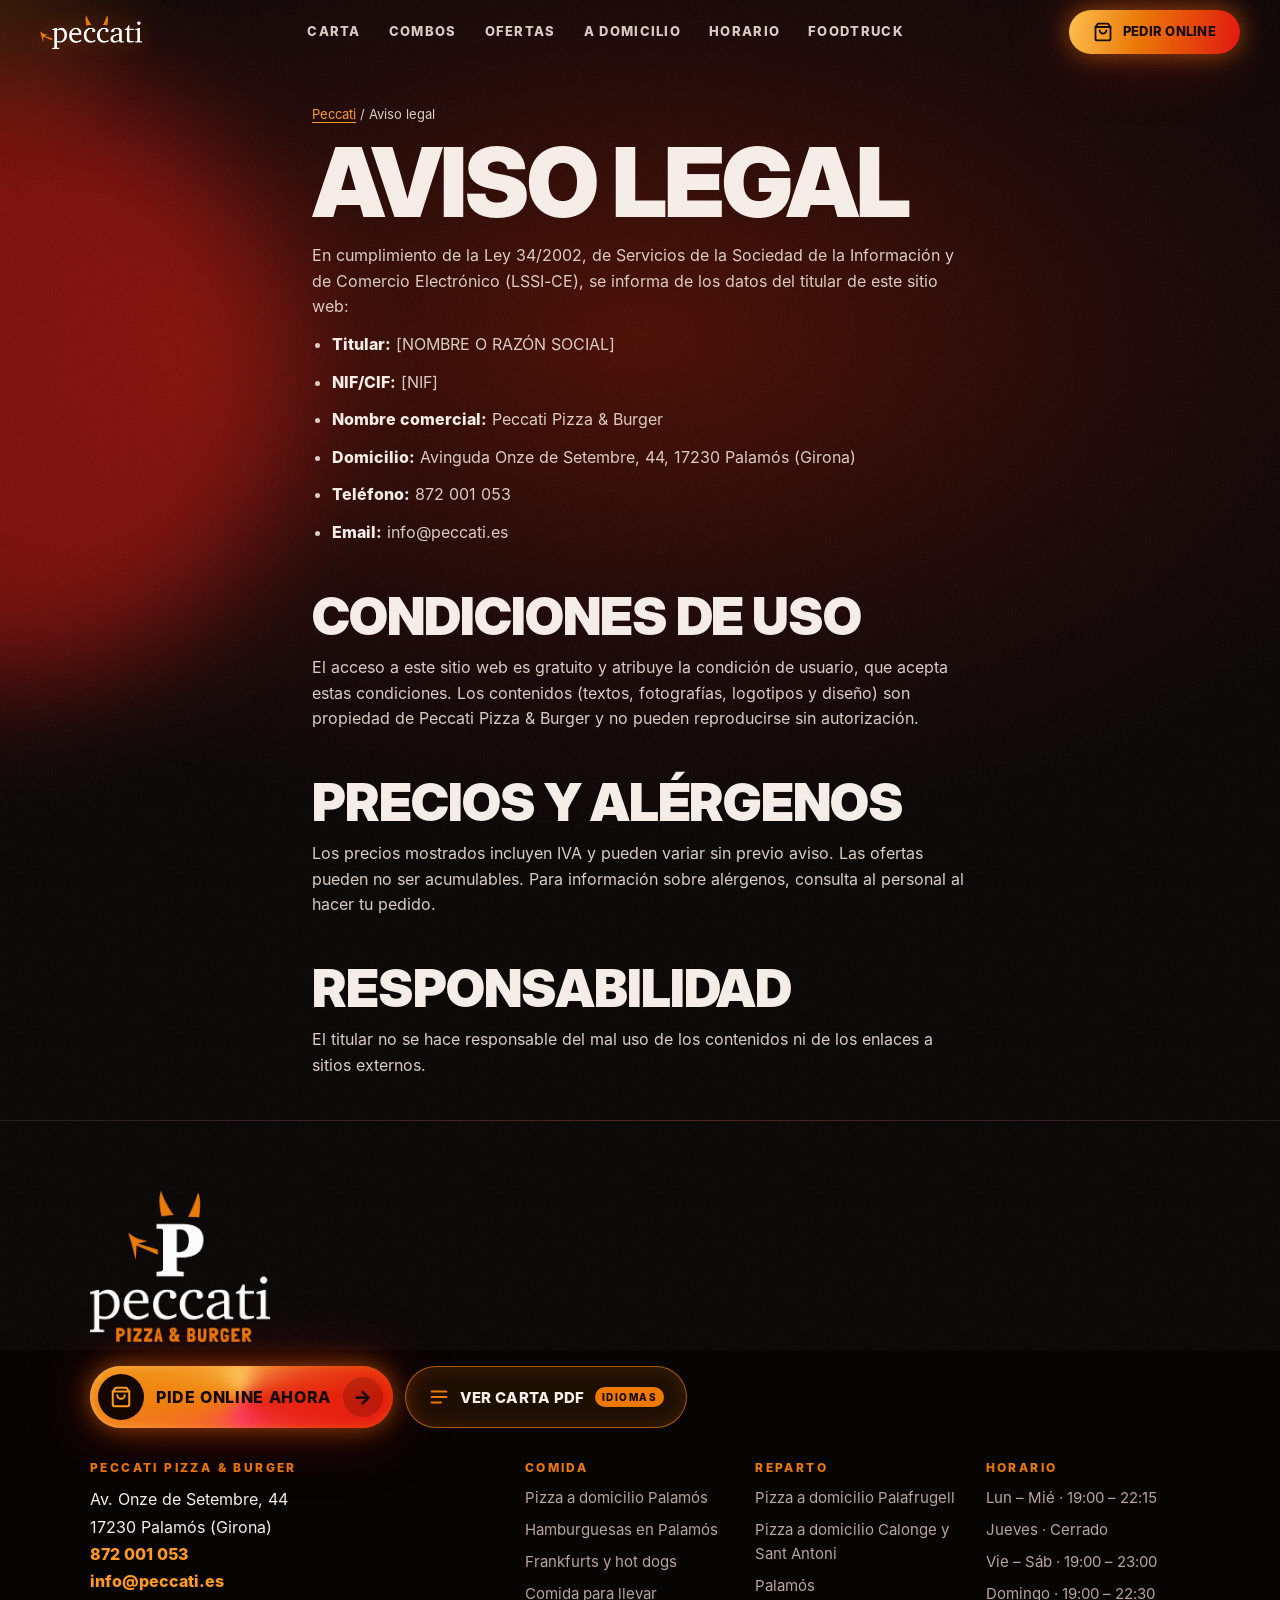
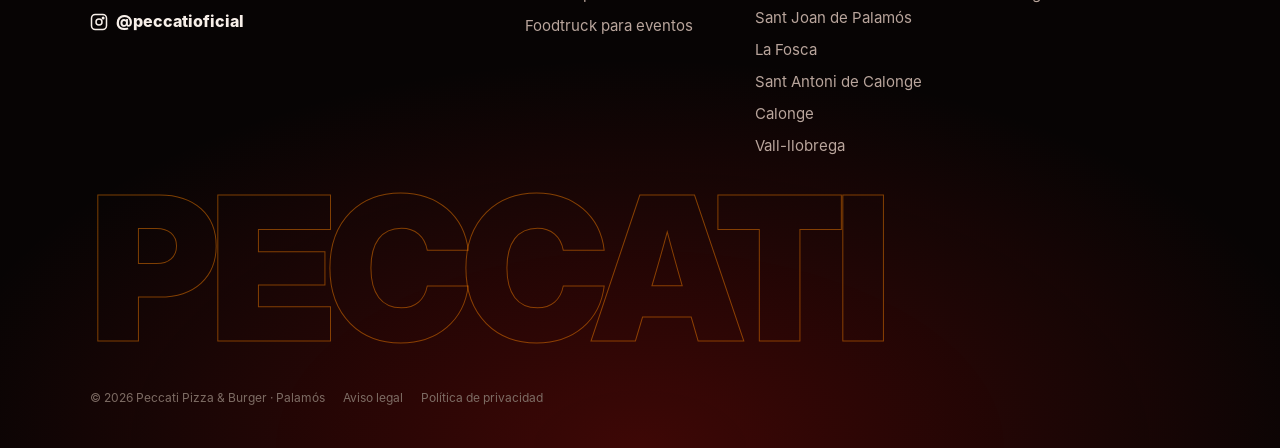
==== commit ad846c71: "Add files via upload" ====
--- a/aviso-legal/index.html
+++ b/aviso-legal/index.html
@@ -28,7 +28,7 @@
 <link rel="manifest" href="/manifest.webmanifest">
 <link rel="preload" href="/assets/fonts/display-black.woff" as="font" type="font/woff" crossorigin>
 
-<link rel="stylesheet" href="/assets/css/style.css?v=4">
+<link rel="stylesheet" href="/assets/css/style.css?v=5">
 
 </head>
 <body>
@@ -36,12 +36,12 @@
 <div class="cursor" aria-hidden="true"></div>
 <header class="nav">
   <a class="nav__logo" href="/" aria-label="Peccati Pizza & Burger – inicio"><img src="/img/brand/logo-h.webp" alt="Peccati Pizza & Burger Palamós" width="800" height="266"></a>
-  <nav class="nav__links" aria-label="Principal"><a href="/#carta">Carta</a><a href="/#combos">Combos</a><a href="/#ofertas">Ofertas</a><a href="/#domicilio">A domicilio</a><a href="/#contacto">Horario</a></nav>
+  <nav class="nav__links" aria-label="Principal"><a href="/#carta">Carta</a><a href="/#combos">Combos</a><a href="/#ofertas">Ofertas</a><a href="/#domicilio">A domicilio</a><a href="/#contacto">Horario</a><a href="/foodtruck/">Foodtruck</a></nav>
   <a class="btn btn--fire nav__call" href="https://peccati-pizza-burger.kivly.store/menu/6a0c73a825fbab1417b7fc30?tab=carta" target="_blank" rel="noopener"><svg viewBox="0 0 24 24" fill="none" stroke="currentColor" stroke-width="2.2" stroke-linecap="round" stroke-linejoin="round" aria-hidden="true"><path d="M6 2 3 6v14a2 2 0 0 0 2 2h14a2 2 0 0 0 2-2V6l-3-4z"/><path d="M3 6h18"/><path d="M16 10a4 4 0 0 1-8 0"/></svg> Pedir online</a>
   <a class="nav__order" href="https://peccati-pizza-burger.kivly.store/menu/6a0c73a825fbab1417b7fc30?tab=carta" target="_blank" rel="noopener"><svg viewBox="0 0 24 24" fill="none" stroke="currentColor" stroke-width="2.2" stroke-linecap="round" stroke-linejoin="round" aria-hidden="true"><path d="M6 2 3 6v14a2 2 0 0 0 2 2h14a2 2 0 0 0 2-2V6l-3-4z"/><path d="M3 6h18"/><path d="M16 10a4 4 0 0 1-8 0"/></svg><span>Pedir</span></a>
   <button class="burger" aria-label="Abrir menú" aria-expanded="false" aria-controls="ov"><span></span></button>
 </header>
-<div class="overlay" id="ov"><a href="/#pizzas">Pizzas</a><a href="/#burgers">Burgers</a><a href="/#combos">Combos</a><a href="/#hots">Peccahots</a><a href="/#ofertas">Ofertas</a><a href="/#contacto">Horario</a><div class="ov-btns"><a class="btn btn--order " href="https://peccati-pizza-burger.kivly.store/menu/6a0c73a825fbab1417b7fc30?tab=carta" target="_blank" rel="noopener"><span class="btn--order__ico"><svg viewBox="0 0 24 24" fill="none" stroke="currentColor" stroke-width="2.2" stroke-linecap="round" stroke-linejoin="round" aria-hidden="true"><path d="M6 2 3 6v14a2 2 0 0 0 2 2h14a2 2 0 0 0 2-2V6l-3-4z"/><path d="M3 6h18"/><path d="M16 10a4 4 0 0 1-8 0"/></svg></span><span>Pedir online ahora</span><span class="btn--order__arrow" aria-hidden="true">→</span></a><a class="btn btn--carta" href="https://drive.google.com/file/d/1n6Ww4b-7GrnmwLQu4vZTfCbUaYb_5g_R/view?usp=sharing" target="_blank" rel="noopener"><svg viewBox="0 0 24 24" fill="none" stroke="currentColor" stroke-width="2.2" stroke-linecap="round" aria-hidden="true"><path d="M4 6h16M4 12h16M4 18h10"/></svg><span>Carta</span><small>Idiomas</small></a></div><small>Av. Onze de Setembre, 44 · Palamós · Tel. 872 001 053</small></div>
+<div class="overlay" id="ov"><a href="/#pizzas">Pizzas</a><a href="/#burgers">Burgers</a><a href="/#combos">Combos</a><a href="/#hots">Peccahots</a><a href="/#ofertas">Ofertas</a><a href="/#contacto">Horario</a><a href="/foodtruck/" class="ov-ft">Foodtruck <span>eventos</span></a><div class="ov-btns"><a class="btn btn--order " href="https://peccati-pizza-burger.kivly.store/menu/6a0c73a825fbab1417b7fc30?tab=carta" target="_blank" rel="noopener"><span class="btn--order__ico"><svg viewBox="0 0 24 24" fill="none" stroke="currentColor" stroke-width="2.2" stroke-linecap="round" stroke-linejoin="round" aria-hidden="true"><path d="M6 2 3 6v14a2 2 0 0 0 2 2h14a2 2 0 0 0 2-2V6l-3-4z"/><path d="M3 6h18"/><path d="M16 10a4 4 0 0 1-8 0"/></svg></span><span>Pedir online ahora</span><span class="btn--order__arrow" aria-hidden="true">→</span></a><a class="btn btn--carta" href="https://drive.google.com/file/d/1n6Ww4b-7GrnmwLQu4vZTfCbUaYb_5g_R/view?usp=sharing" target="_blank" rel="noopener"><svg viewBox="0 0 24 24" fill="none" stroke="currentColor" stroke-width="2.2" stroke-linecap="round" aria-hidden="true"><path d="M4 6h16M4 12h16M4 18h10"/></svg><span>Carta</span><small>Idiomas</small></a></div><small>Av. Onze de Setembre, 44 · Palamós · Tel. 872 001 053</small></div>
 <main><section class="lhero"><div class="hero__bg"></div><span class="blob blob--1"></span><div class="wrap prose"><p class="crumbs"><a href="/">Peccati</a> / Aviso legal</p><h1 class="h2">Aviso legal</h1>
 <p>En cumplimiento de la Ley 34/2002, de Servicios de la Sociedad de la Información y de Comercio Electrónico (LSSI-CE), se informa de los datos del titular de este sitio web:</p>
 <ul><li><strong>Titular:</strong> [NOMBRE O RAZÓN SOCIAL]</li><li><strong>NIF/CIF:</strong> [NIF]</li><li><strong>Nombre comercial:</strong> Peccati Pizza &amp; Burger</li><li><strong>Domicilio:</strong> Avinguda Onze de Setembre, 44, 17230 Palamós (Girona)</li><li><strong>Teléfono:</strong> 872 001 053</li><li><strong>Email:</strong> info@peccati.es</li></ul>
@@ -59,7 +59,8 @@
     <li><a href="/pizza-a-domicilio-palamos/">Pizza a domicilio Palamós</a></li>
     <li><a href="/hamburguesas-palamos/">Hamburguesas en Palamós</a></li>
     <li><a href="/frankfurts-hot-dogs-palamos/">Frankfurts y hot dogs</a></li>
-    <li><a href="/comida-para-llevar-palamos/">Comida para llevar</a></li></ul></div>
+    <li><a href="/comida-para-llevar-palamos/">Comida para llevar</a></li>
+    <li><a href="/foodtruck/">Foodtruck para eventos</a></li></ul></div>
    <div><h4>Reparto</h4><ul>
     <li><a href="/pizza-a-domicilio-palafrugell/">Pizza a domicilio Palafrugell</a></li>
     <li><a href="/pizza-a-domicilio-calonge-sant-antoni/">Pizza a domicilio Calonge y Sant Antoni</a></li>
@@ -74,6 +75,6 @@
   <a class="main" href="https://peccati-pizza-burger.kivly.store/menu/6a0c73a825fbab1417b7fc30?tab=carta" target="_blank" rel="noopener"><svg viewBox="0 0 24 24" fill="none" stroke="currentColor" stroke-width="2.2" stroke-linecap="round" stroke-linejoin="round" aria-hidden="true"><path d="M6 2 3 6v14a2 2 0 0 0 2 2h14a2 2 0 0 0 2-2V6l-3-4z"/><path d="M3 6h18"/><path d="M16 10a4 4 0 0 1-8 0"/></svg>Pedir online</a>
   <a href="/#carta"><svg viewBox="0 0 24 24" fill="none" stroke="currentColor" stroke-width="2.2" stroke-linecap="round" aria-hidden="true"><path d="M4 6h16M4 12h16M4 18h10"/></svg>Carta</a>
 </nav>
-<script src="/assets/js/main.js?v=3" defer></script>
+<script src="/assets/js/main.js?v=5" defer></script>
 </body>
 </html>
--- a/assets/css/style.css
+++ b/assets/css/style.css
@@ -449,3 +449,19 @@
 .note+.note{margin-top:0}
 .cat__head+.note{margin-top:0}
 .cat .note:last-of-type{margin-bottom:18px}
+
+/* ===== v5: foodtruck ===== */
+.ov-ft span{font:800 12px/1 var(--fb);letter-spacing:.14em;vertical-align:middle;padding:6px 9px;border-radius:99px;background:var(--or);color:#140600;margin-left:6px}
+.ft-hero .crumbs{margin-bottom:10px}
+.ft-hero .hero__visual img{object-position:50% 40%}
+.ft-form{display:grid;grid-template-columns:1fr;gap:12px;margin-top:22px}
+.ft-form label{display:flex;flex-direction:column;gap:6px;font:700 13px/1.2 var(--fb);letter-spacing:.04em;color:#e6d3c8}
+.ft-form input,.ft-form select,.ft-form textarea{font:500 16px/1.3 var(--fb);color:var(--tx);background:rgba(0,0,0,.35);border:1px solid rgba(255,255,255,.18);border-radius:14px;padding:13px 14px;min-height:48px;width:100%;box-sizing:border-box;-webkit-appearance:none;appearance:none}
+.ft-form select{background-image:linear-gradient(45deg,transparent 50%,var(--or) 50%),linear-gradient(135deg,var(--or) 50%,transparent 50%);background-position:calc(100% - 20px) 50%,calc(100% - 14px) 50%;background-size:6px 6px;background-repeat:no-repeat}
+.ft-form select option{color:#111}
+.ft-form input:focus,.ft-form select,.ft-form textarea:focus{outline:none}
+.ft-form input:focus,.ft-form select:focus,.ft-form textarea:focus{border-color:var(--or);box-shadow:0 0 0 3px rgba(237,121,2,.25)}
+.ft-form__btns{display:flex;flex-wrap:wrap;gap:10px;margin-top:6px}
+.ft-form__btns .btn{flex:1 1 200px}
+.ft-form__err{color:#ff8a70;font-weight:700;font-size:14px}
+@media (min-width:760px){.ft-form{grid-template-columns:1fr 1fr}.ft-form .full{grid-column:1/-1}}
